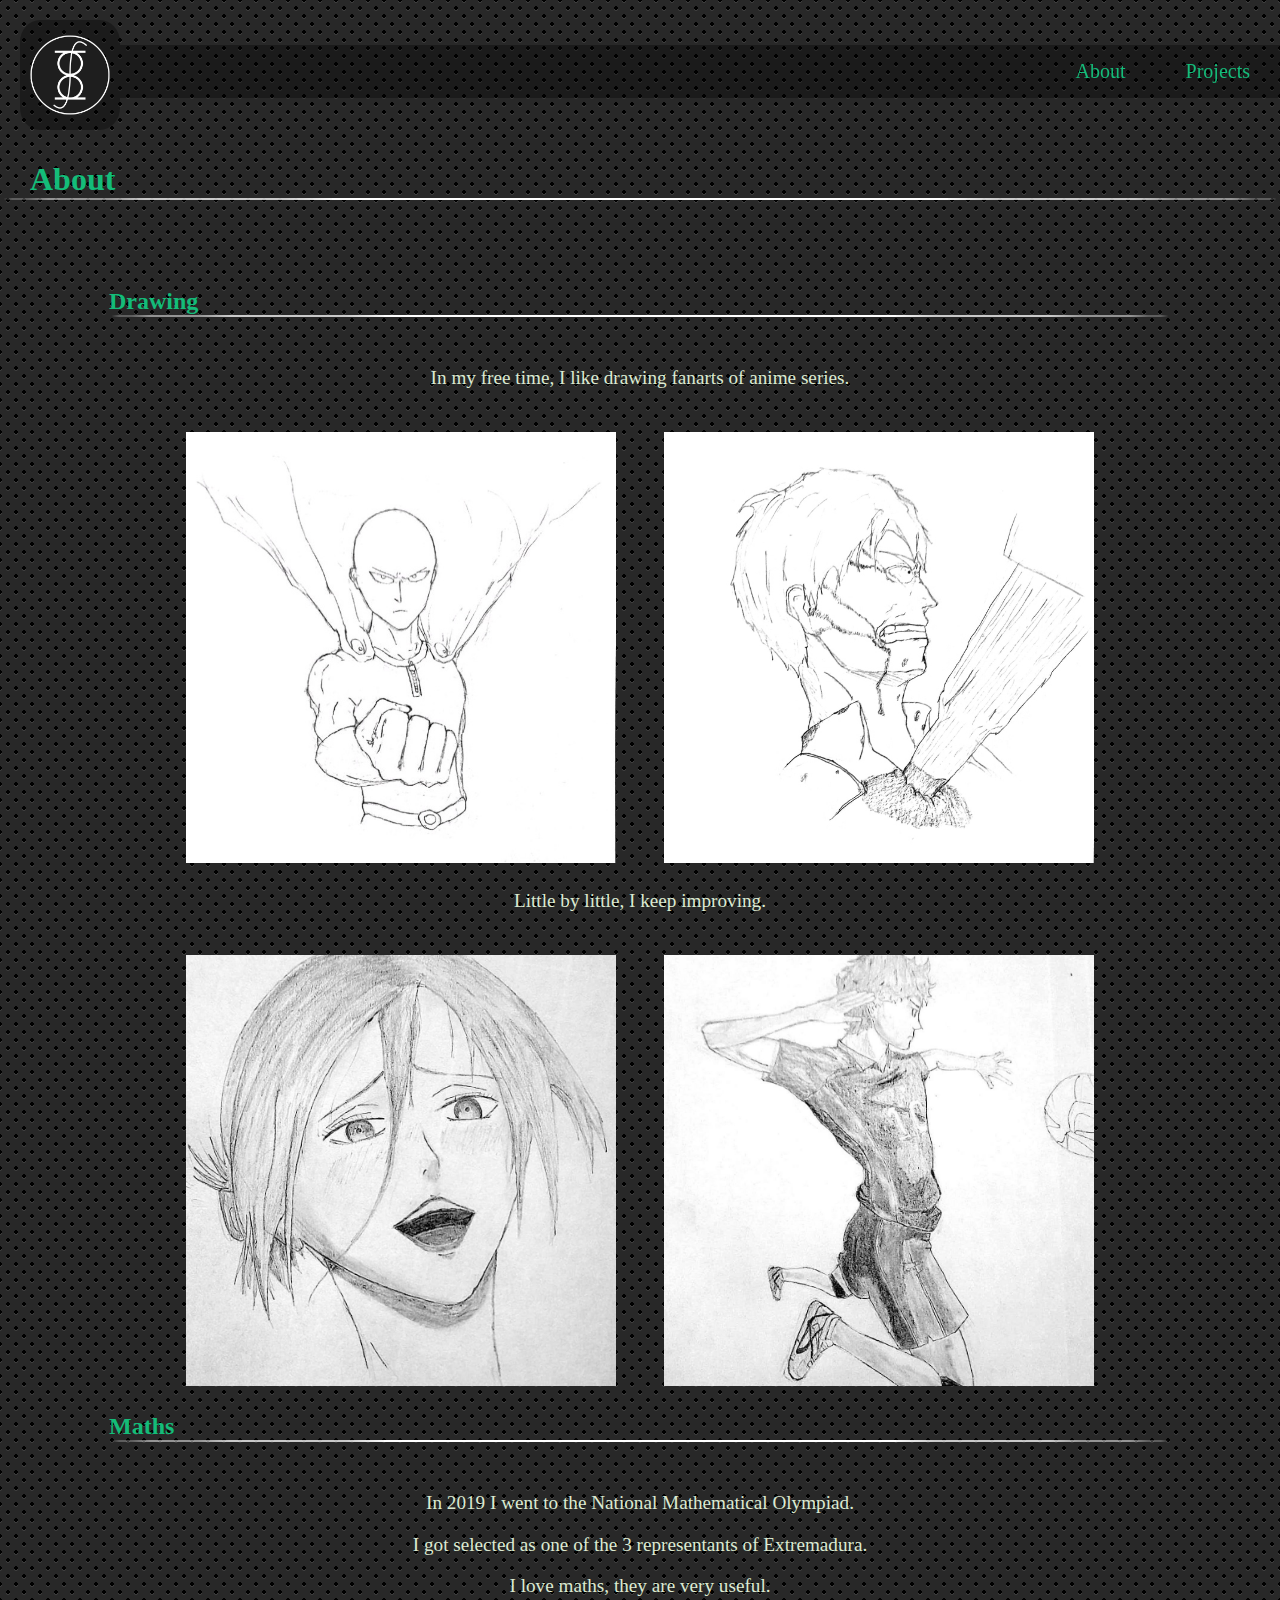
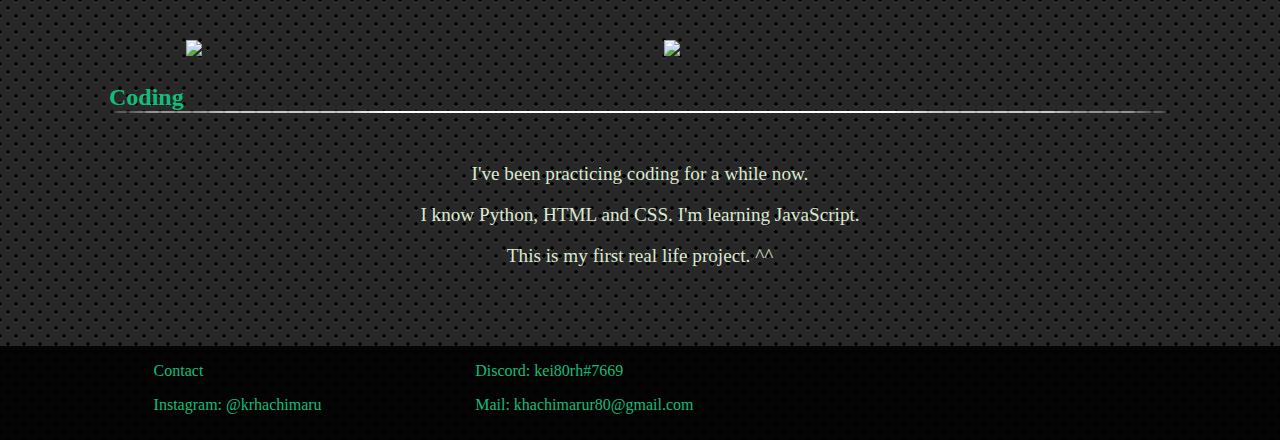
==== About.html @ 2a6638dd "Adding files" ====
<!DOCTYPE html>

<html>
<head>
<title>Kei | About</title>
<link rel="icon" href="images/icon.png" type="image/x-icon">
<link rel="stylesheet" type="text/css" href="Portofolio.css">
</head>
<body>

<div class="topnav">
  <div class="transparent iconShade icon nohover">
    <a href="index.html" ><img src="images/icon.png" width=80 height=80></a>
  </div>
  <div class="navbar transparent">
      <a href="Projects.html" class="nohover">Projects</a>
      <a href="About.html" class="nohover">About</a>
  </div>
</div>
<main>
  <div class="title">
    <h1>About</h1>
  </div>
  <div class="line"></div>
  <br>
  <div class="content">
      <div class="aboutext">
        <h2>Drawing</h2>
        <div class="line"></div>
        <p>In my free time, I like drawing fanarts of anime series.</p>
        <div class="display">
          <div class="artwork">
            <img src="images/dibujos/Saitama.jpg" style="width:100%">
          </div>
          <div class="artwork">
            <img src="images/dibujos/Eren Suffering.jpg" style="width:100%">
          </div>
        </div>
        <div class="display">
          <p>Little by little, I keep improving.</p>
          <div class="artwork">
            <img src="images/dibujos/Annie.jpg" style="width:100%">
          </div>
          <div class="artwork">
            <img src="images/dibujos/Hinata Jump.jpg" style="width:100%">
          </div>
        </div>
      </div>
      <div class="aboutext">
        <h2>Maths</h2>
        <div class="line"></div>
        <p>In 2019 I went to the National Mathematical Olympiad.</p>
        <p>I got selected as one of the 3 representants of Extremadura.</p>
        <p>I love maths, they are very useful.</p>
        <div class="display">
          <div class="artwork">
            <a href="https://www.europapress.es/extremadura/noticia-tres-alumnos-secundaria-plasencia-badajoz-merida-representaran-region-olimpiada-matematica-nacional-20190519182033.html" target="_blank">
              <img class="noticia" src="images/mates/recorte1.png" style="width:100%">
            </a>
          </div>
          <div class="artwork">
            <a href="https://www.hoy.es/merida/matematicas-idioma-ayuda-20190624002345-ntvo.html">
            <img class="noticia" src="images/mates/recorte2.png" style="width:100%">
            </a>
          </div>
        </div>
      </div>
      <div class="aboutext">
        <h2>Coding</h2>
        <div class="line"></div>
        <p>I've been practicing coding for a while now.</p>
        <p>I know Python, HTML and CSS. I'm learning JavaScript.</p>
        <p>This is my first real life project. ^^<p>
      </div>
  </div>
</main>
<div class="botnav">
  <div class="part1"> 
    <p>Contact</p>
    <p>Instagram: @krhachimaru</p>
  </div>
  <div class="part2">
    <p>Discord: kei80rh#7669</p>
    <p>Mail: khachimarur80@gmail.com</p>
  </div>
</div>

<script type="text/javascript" src="About.js"></script>
</body>
</html>
---- Portofolio.css ----
.topnav {
  overflow: hidden;
  position: fixed;
  top: 0px;
  width: 100%;
  z-index: 1;
  padding-top: 20px;
  padding-left: 20px;
}

body, html {
  margin-top: 0px;
  margin-left: 0px;
  margin-right: 0px;
}


.topnav a {
  float: right;
  color: #14BC79;
  text-align: center;
  padding: 15px 10px;
  text-decoration: none;
  font-size: 20px;
  font-family: "roboto";
}

.nohover:hover {
  background-color: rgba(0, 0, 0, 0.5);
}

.navbar a{
  padding: 15px 30px;
}
.topnav img {
  display: block;
  margin: 0;
}

.topnav #icon {
  float: left;
}

.icon {
  border-radius: 20%;
  float: left;
}

.transparent {
  background-color: rgba(0, 0, 0, .3);
}

.navbar {
  margin: 25px 20px;
  overflow: hidden;
}

.slideshow {
  text-align: center;
}

.slide img {
  max-width: 80%;
  border-radius:  8px;

}

.dot {
  height: 2px;
  width: 15px;
  margin: 0 2px;
  background-color: #bbb;
  display: inline-block;
  transition: background-color 0.6s ease;
}

.active {
  background-color: #717171;
}

@keyframes fading {
  0%{
    opacity: .8;
  }
  50%{
    opacity: 1;
  }
  100%{
    opacity: .8;
  }
}

.fade {
  animation: fading 2s infinite;
}

main {
  overflow: hidden;
  position: relative;
  top: 140px;
}

main p{
  color: #DCEAD2;
  font-size: 30px;
  font-family: "roboto";
}


.presentext {
  display: block;
  float: left;
  max-width: 40%;
}

.presentext p{
  font-size: 160%;
}

.presentation {
  vertical-align: center;
  overflow: hidden;
  padding-left: 15%;
  padding-top: 30px;
  margin-right: 0px;
}


.content {
  margin-left: 50px;
  margin-right: 50px;
}

.aboutext {
    margin-left: 5%;
    margin-right: 5%;
}

.aboutext h2 {
  color: #14BC79;
  margin-bottom: 0px;
}

.aboutext p {
  text-align: center;
  font-size: 120%;
}

.noticia:hover {
  box-shadow: 0px 0px 3px 3px #14BC79;
}

.display {
    margin-left: 5%;
    width: 90%;
    margin-right: 5%;}

.artwork{
  float: left;
  border-radius: 40px;
  width: 45%;
  height: auto;
  padding: 2.5%;
}

.vertical-center {
  text-align: center;
  margin-top: 10%;
}

.title h1 {
  color: #14BC79;;
  font-family: "roboto";
  padding-left: 30px;
  margin-bottom: 0px;
}

.line{
  margin-top: 0px;
  margin-bottom: 50px;
  background-color: white;
  height: 2px;
  border-radius: 100%;
}

.nav-down {
    padding-top: 0px;
    background-color: rgba(0, 0, 0, 0.9);
}

.shade:hover {
  background-color: rgba(0, 0, 0, 0.5);
}

.glow:hover {
  background-color: rgba(72, 209, 63, 0.3);
}

.linkshade a:hover {
  background-color: rgba(0, 0, 0, 0.5);
}
.linkglow a:hover {
  background-color: rgba(72, 209, 63, 0.3);
  border-radius: 5%;
}
.botnav {
  position: relative;
  top: 200px;
  background-color: rgba(0, 0, 0, 0.9);
  margin-right: 0px;
  overflow: hidden;
}
.part1{
  padding-left: 12%;
  padding-bottom: 10px;
  color: #14BC79;
  float: left;
}
.part2{
  padding-left: 12%;
  padding-bottom: 10px;
  color: #14BC79;
  float: left;
}
body {
background:
radial-gradient(black 15%, transparent 16%) 0 0,
radial-gradient(black 15%, transparent 16%) 8px 8px,
radial-gradient(rgba(255,255,255,.1) 15%, transparent 20%) 0 1px,
radial-gradient(rgba(255,255,255,.1) 15%, transparent 20%) 8px 9px;
background-color:#282828;
background-size:16px 16px;
}
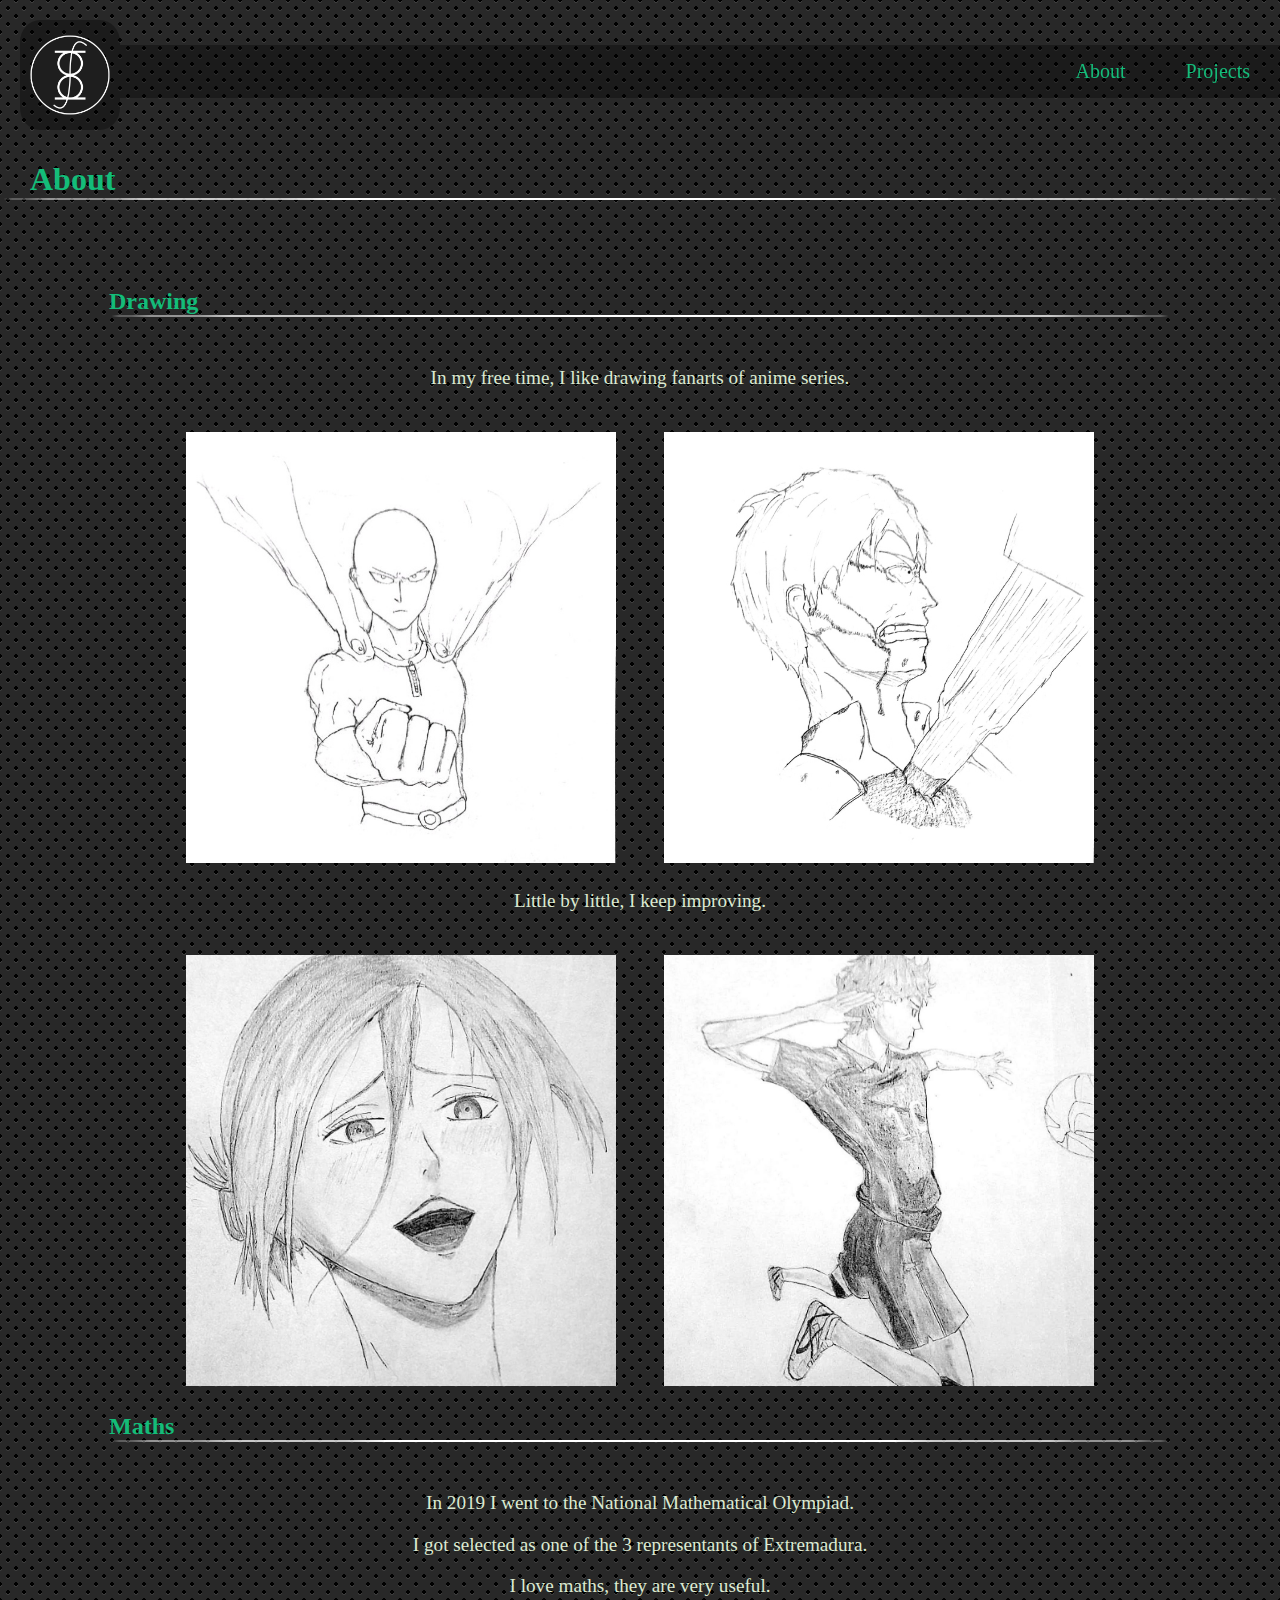
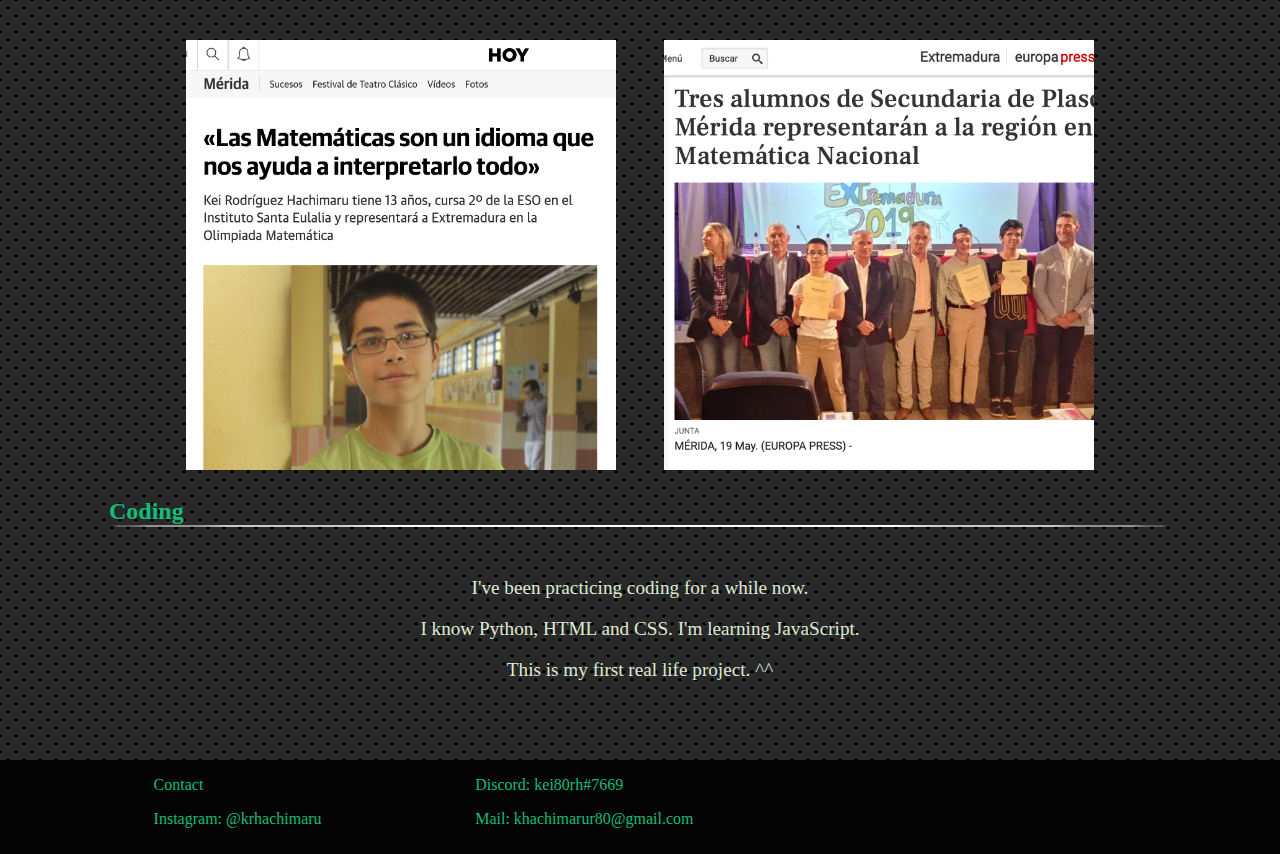
==== commit ee0e94e4: "Correcting image name" ====
--- a/About.html
+++ b/About.html
@@ -55,12 +55,12 @@
         <div class="display">
           <div class="artwork">
             <a href="https://www.europapress.es/extremadura/noticia-tres-alumnos-secundaria-plasencia-badajoz-merida-representaran-region-olimpiada-matematica-nacional-20190519182033.html" target="_blank">
-              <img class="noticia" src="images/mates/recorte1.png" style="width:100%">
+              <img class="noticia" src="images/mates/Recorte1.png" style="width:100%">
             </a>
           </div>
           <div class="artwork">
             <a href="https://www.hoy.es/merida/matematicas-idioma-ayuda-20190624002345-ntvo.html">
-            <img class="noticia" src="images/mates/recorte2.png" style="width:100%">
+            <img class="noticia" src="images/mates/Recorte2.png" style="width:100%">
             </a>
           </div>
         </div>
